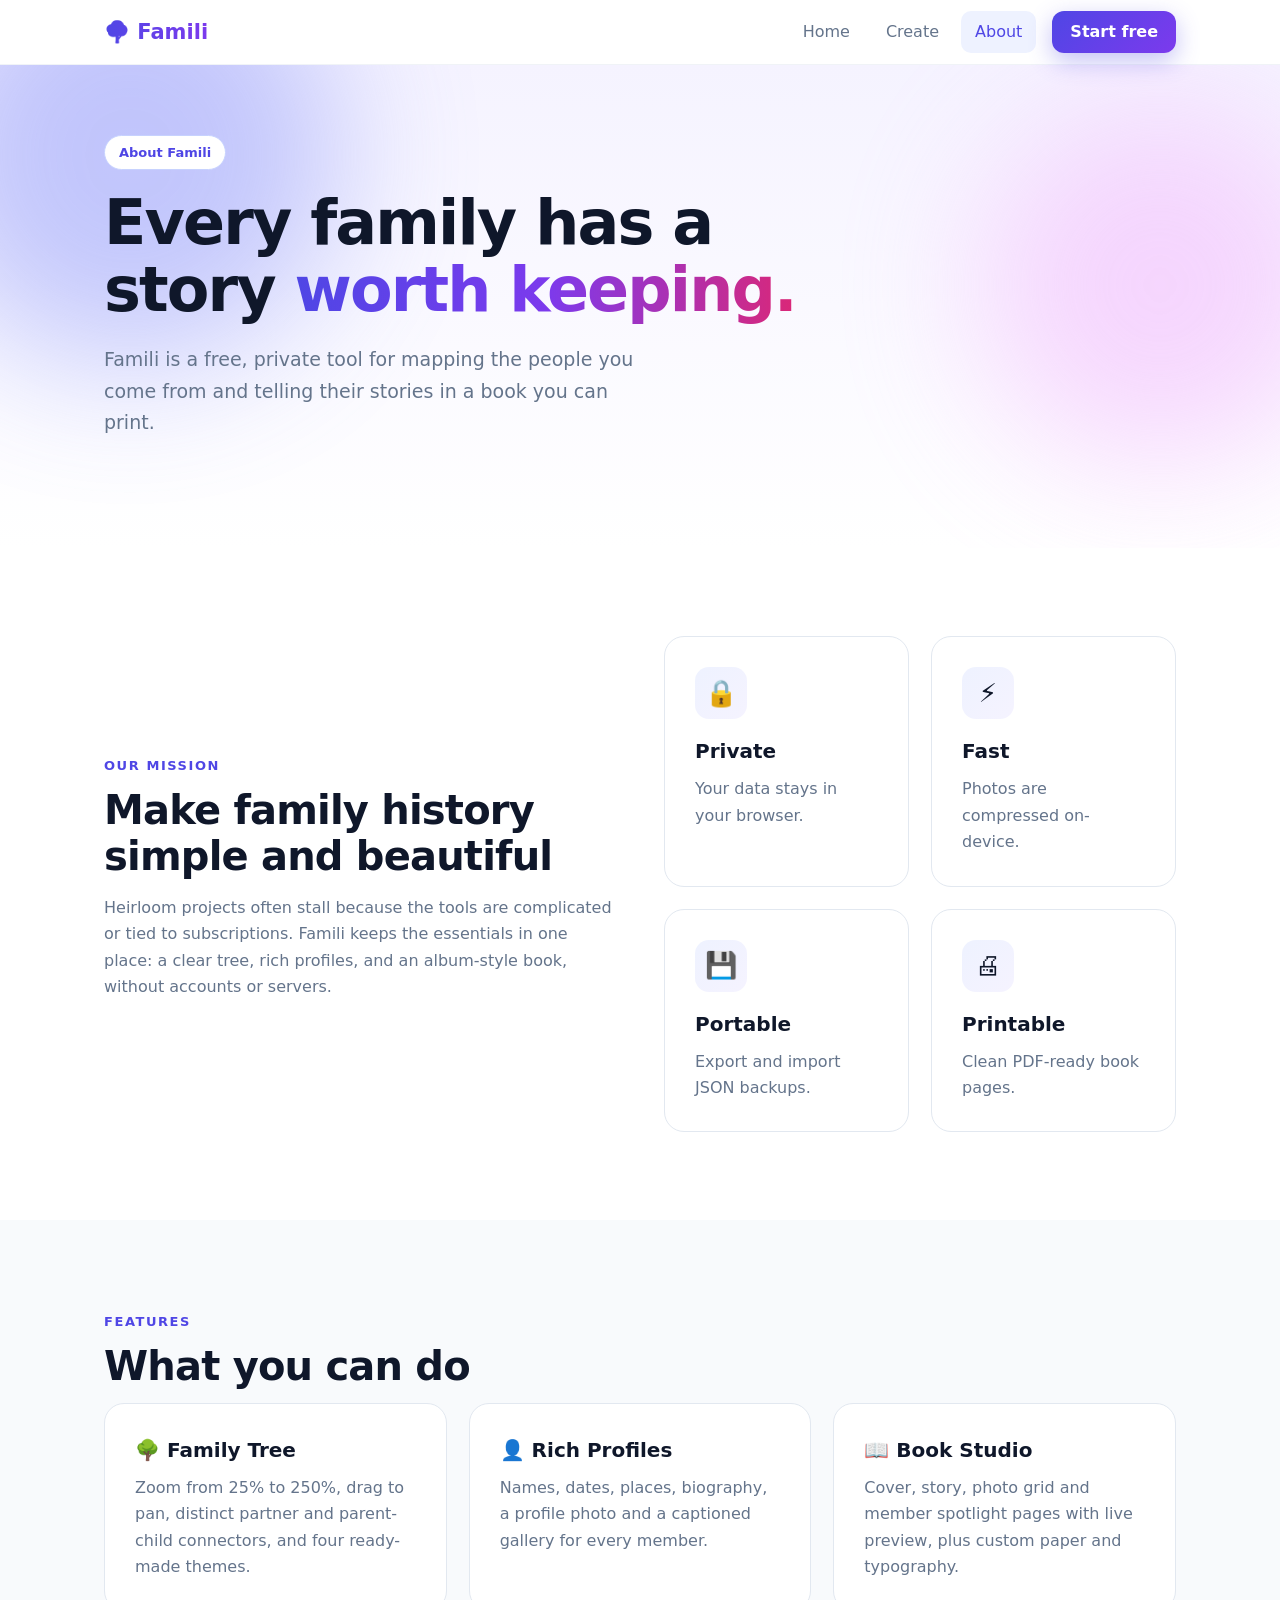
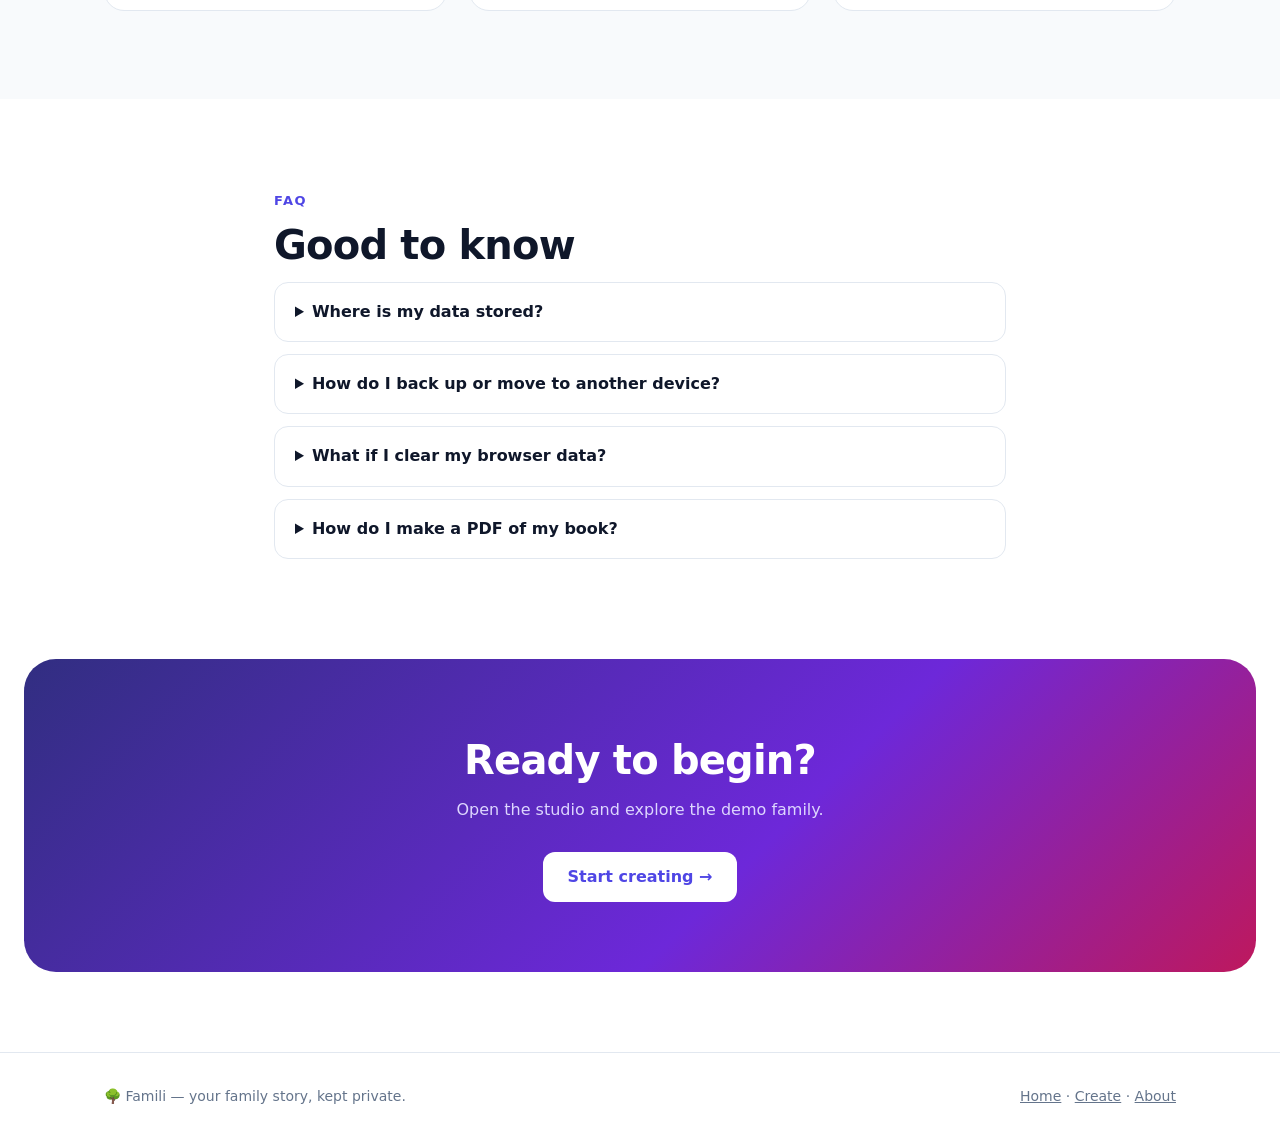
==== about.html @ 1088ecbf "Add files via upload" ====
<!DOCTYPE html><html lang="en"><head><meta charset="utf-8"><meta name="viewport" content="width=device-width,initial-scale=1"><link rel="icon" href="data:image/svg+xml,%3Csvg xmlns=%27http://www.w3.org/2000/svg%27 viewBox=%270 0 100 100%27%3E%3Ctext y=%27.9em%27 font-size=%2790%27%3E🌳%3C/text%3E%3C/svg%3E"><link rel="stylesheet" href="./site.css"><title>About — Famili</title></head><body>
<nav class="site"><div class="wrap"><a class="logo" href="./index.html">🌳 Famili</a><a class="l" href="./index.html">Home</a><a class="l" href="./create.html">Create</a><a class="l on" href="./about.html">About</a><a class="btn p" style="padding:8px 18px;margin-left:8px" href="./create.html">Start free</a></div></nav>
<header class="hero" style="padding:70px 0 80px"><i class="blob b1"></i><i class="blob b2"></i>
<div class="wrap" style="grid-template-columns:1fr"><div style="max-width:760px"><span class="pill">About Famili</span>
<h1>Every family has a story <span class="grad">worth keeping.</span></h1>
<p class="lead">Famili is a free, private tool for mapping the people you come from and telling their stories in a book you can print.</p></div></div></header>
<section><div class="wrap two"><div class="rv"><span class="eyebrow">Our mission</span><h2>Make family history simple and beautiful</h2>
<p style="color:var(--mute)">Heirloom projects often stall because the tools are complicated or tied to subscriptions. Famili keeps the essentials in one place: a clear tree, rich profiles, and an album-style book, without accounts or servers.</p></div>
<div class="grid3 rv d1" style="grid-template-columns:1fr 1fr"><div class="card"><div class="ico">🔒</div><h3>Private</h3><p>Your data stays in your browser.</p></div><div class="card"><div class="ico">⚡</div><h3>Fast</h3><p>Photos are compressed on-device.</p></div><div class="card"><div class="ico">💾</div><h3>Portable</h3><p>Export and import JSON backups.</p></div><div class="card"><div class="ico">🖨</div><h3>Printable</h3><p>Clean PDF-ready book pages.</p></div></div></div></section>
<section class="alt"><div class="wrap"><div class="rv"><span class="eyebrow">Features</span><h2>What you can do</h2></div>
<div class="grid3"><div class="card rv"><h3>🌳 Family Tree</h3><p>Zoom from 25% to 250%, drag to pan, distinct partner and parent-child connectors, and four ready-made themes.</p></div>
<div class="card rv d1"><h3>👤 Rich Profiles</h3><p>Names, dates, places, biography, a profile photo and a captioned gallery for every member.</p></div>
<div class="card rv d2"><h3>📖 Book Studio</h3><p>Cover, story, photo grid and member spotlight pages with live preview, plus custom paper and typography.</p></div></div></div></section>
<section><div class="wrap" style="max-width:780px"><div class="rv"><span class="eyebrow">FAQ</span><h2>Good to know</h2></div>
<details class="rv"><summary>Where is my data stored?</summary><p>In your own browser (localStorage for the tree and book, IndexedDB for photos). Nothing is uploaded to a server.</p></details>
<details class="rv"><summary>How do I back up or move to another device?</summary><p>Open Create and use Export JSON to download a .famili.json file, then Import JSON on the other device.</p></details>
<details class="rv"><summary>What if I clear my browser data?</summary><p>The local copy is erased, so export a backup regularly to stay safe.</p></details>
<details class="rv"><summary>How do I make a PDF of my book?</summary><p>In the Book section press Print / Save as PDF and choose "Save as PDF" as the destination.</p></details></div></section>
<section style="padding-top:0;padding-bottom:0"><div class="band rv"><h2>Ready to begin?</h2><p>Open the studio and explore the demo family.</p><a class="btn" href="./create.html">Start creating →</a></div></section>
<footer><div class="wrap"><span>🌳 Famili — your family story, kept private.</span><span><a href="./index.html">Home</a> · <a href="./create.html">Create</a> · <a href="./about.html">About</a></span></div></footer><script src="./site.js"></script></body></html>
---- site.css ----
:root{--brand:#4f46e5;--brand2:#7c3aed;--ink:#0f172a;--mute:#64748b;--bd:#e2e8f0;--ease:cubic-bezier(.22,1,.36,1)}
*{box-sizing:border-box}html{scroll-behavior:smooth}
body{margin:0;font:16px/1.65 Inter,'Segoe UI',system-ui,-apple-system,sans-serif;color:var(--ink);background:#fff;overflow-x:hidden}
a{color:inherit}
.wrap{max-width:1120px;margin:0 auto;padding:0 24px}
nav.site{position:sticky;top:0;z-index:50;background:#ffffffcc;backdrop-filter:saturate(1.6) blur(14px);border-bottom:1px solid #e2e8f080}
nav.site .wrap{display:flex;align-items:center;height:64px;gap:8px}
.logo{font-weight:800;font-size:21px;text-decoration:none;background:linear-gradient(90deg,var(--brand),var(--brand2));-webkit-background-clip:text;background-clip:text;color:transparent;margin-right:auto}
nav.site a.l{padding:8px 14px;border-radius:10px;text-decoration:none;color:var(--mute);font-weight:500;transition:.2s}
nav.site a.l:hover{color:var(--ink);background:#f1f5f9}nav.site a.l.on{color:var(--brand);background:#eef2ff}
.btn{display:inline-block;padding:12px 24px;border-radius:12px;font-weight:600;text-decoration:none;transition:all .3s var(--ease);border:1px solid var(--bd);background:#fff}
.btn:hover{transform:translateY(-2px);box-shadow:0 8px 20px #0f172a1a}
.btn.p{background:linear-gradient(135deg,var(--brand),var(--brand2));color:#fff;border:0;box-shadow:0 8px 24px #4f46e555}
.btn.p:hover{box-shadow:0 12px 30px #4f46e588}
.hero{position:relative;padding:90px 0 110px;overflow:hidden;background:linear-gradient(180deg,#f5f3ff,#fff)}
.blob{position:absolute;border-radius:50%;filter:blur(70px);opacity:.45;animation:float 12s ease-in-out infinite}
.b1{width:420px;height:420px;background:#818cf8;top:-120px;left:-80px}.b2{width:360px;height:360px;background:#f0abfc;right:-60px;top:40px;animation-delay:-4s}.b3{width:300px;height:300px;background:#67e8f9;bottom:-140px;left:40%;animation-delay:-8s}
@keyframes float{50%{transform:translate(30px,-26px) scale(1.08)}}
.hero .wrap{position:relative;display:grid;grid-template-columns:1.1fr .9fr;gap:40px;align-items:center}
.pill{display:inline-block;padding:6px 14px;border-radius:99px;background:#fff;border:1px solid #c7d2fe;color:var(--brand);font-size:13px;font-weight:600;margin-bottom:20px}
h1{font-size:clamp(38px,5.4vw,62px);line-height:1.08;margin:0 0 20px;letter-spacing:-.03em}
.grad{background:linear-gradient(90deg,var(--brand),var(--brand2),#db2777);-webkit-background-clip:text;background-clip:text;color:transparent}
.lead{font-size:19px;color:var(--mute);max-width:540px;margin:0 0 30px}
.cta{display:flex;gap:12px;flex-wrap:wrap}
.vis{background:#fffc;border:1px solid #fff;border-radius:28px;padding:20px;box-shadow:0 30px 70px #4f46e533;backdrop-filter:blur(10px);animation:float 9s ease-in-out infinite}
.vis svg{width:100%;display:block}
.vis .ln{fill:none;stroke:#a5b4fc;stroke-width:3;stroke-dasharray:200;stroke-dashoffset:200;animation:draw 1.2s .9s var(--ease) forwards}
.vis .nd{transform-box:fill-box;transform-origin:center;animation:pop .6s var(--ease) both}
@keyframes draw{to{stroke-dashoffset:0}}
@keyframes pop{from{opacity:0;transform:scale(0)}to{opacity:1;transform:none}}
section{padding:88px 0}.alt{background:#f8fafc}
.eyebrow{color:var(--brand);font-weight:700;font-size:13px;letter-spacing:.12em;text-transform:uppercase}
h2{font-size:clamp(28px,3.6vw,40px);line-height:1.15;margin:8px 0 14px;letter-spacing:-.02em}
.sub{color:var(--mute);max-width:620px;margin:0 0 44px;font-size:18px}
.grid3{display:grid;grid-template-columns:repeat(auto-fit,minmax(260px,1fr));gap:22px}
.card{background:#fff;border:1px solid var(--bd);border-radius:20px;padding:30px;transition:all .4s var(--ease)}
.card:hover{transform:translateY(-6px);box-shadow:0 20px 44px #4f46e51f;border-color:#c7d2fe}
.ico{width:52px;height:52px;border-radius:14px;display:grid;place-items:center;font-size:26px;background:linear-gradient(135deg,#eef2ff,#f5f3ff);margin-bottom:16px}
.card h3{margin:0 0 8px;font-size:20px}.card p{margin:0;color:var(--mute)}
.step b{display:inline-grid;place-items:center;width:38px;height:38px;border-radius:50%;background:linear-gradient(135deg,var(--brand),var(--brand2));color:#fff;margin-bottom:14px}
.band{margin:0 24px 80px;border-radius:32px;padding:70px 24px;text-align:center;color:#fff;background:linear-gradient(135deg,#312e81,#6d28d9 60%,#be185d);position:relative;overflow:hidden}
.band h2{color:#fff}.band p{color:#ddd6fe;max-width:560px;margin:0 auto 28px}.band .btn{background:#fff;color:var(--brand);border:0}
.stats{display:flex;gap:48px;flex-wrap:wrap;margin-top:42px}.stats b{display:block;font-size:30px;color:var(--ink)}.stats span{color:var(--mute);font-size:14px}
details{border:1px solid var(--bd);border-radius:14px;padding:16px 20px;margin-bottom:12px;background:#fff;transition:.3s}
details[open]{border-color:#c7d2fe;box-shadow:0 8px 24px #4f46e514}summary{cursor:pointer;font-weight:600}details p{color:var(--mute);margin:10px 0 0}
.two{display:grid;grid-template-columns:1fr 1fr;gap:48px;align-items:center}
footer{border-top:1px solid var(--bd);padding:32px 0;color:var(--mute);font-size:14px}footer .wrap{display:flex;justify-content:space-between;flex-wrap:wrap;gap:12px}
.rv{opacity:0;transform:translateY(28px);transition:opacity .8s var(--ease),transform .8s var(--ease)}.rv.in{opacity:1;transform:none}
.d1{transition-delay:.1s}.d2{transition-delay:.2s}.d3{transition-delay:.3s}
.hero .wrap>div:first-child>*{animation:up .8s var(--ease) both}.hero .wrap>div:first-child>*:nth-child(2){animation-delay:.1s}.hero .wrap>div:first-child>*:nth-child(3){animation-delay:.2s}.hero .wrap>div:first-child>*:nth-child(4){animation-delay:.3s}
@keyframes up{from{opacity:0;transform:translateY(24px)}to{opacity:1;transform:none}}
@media(max-width:860px){.hero .wrap,.two{grid-template-columns:1fr}.hero{padding:60px 0 70px}section{padding:60px 0}nav.site a.l{padding:8px 9px}}
@media(prefers-reduced-motion:reduce){*{animation:none!important;transition:none!important}.rv{opacity:1;transform:none}}
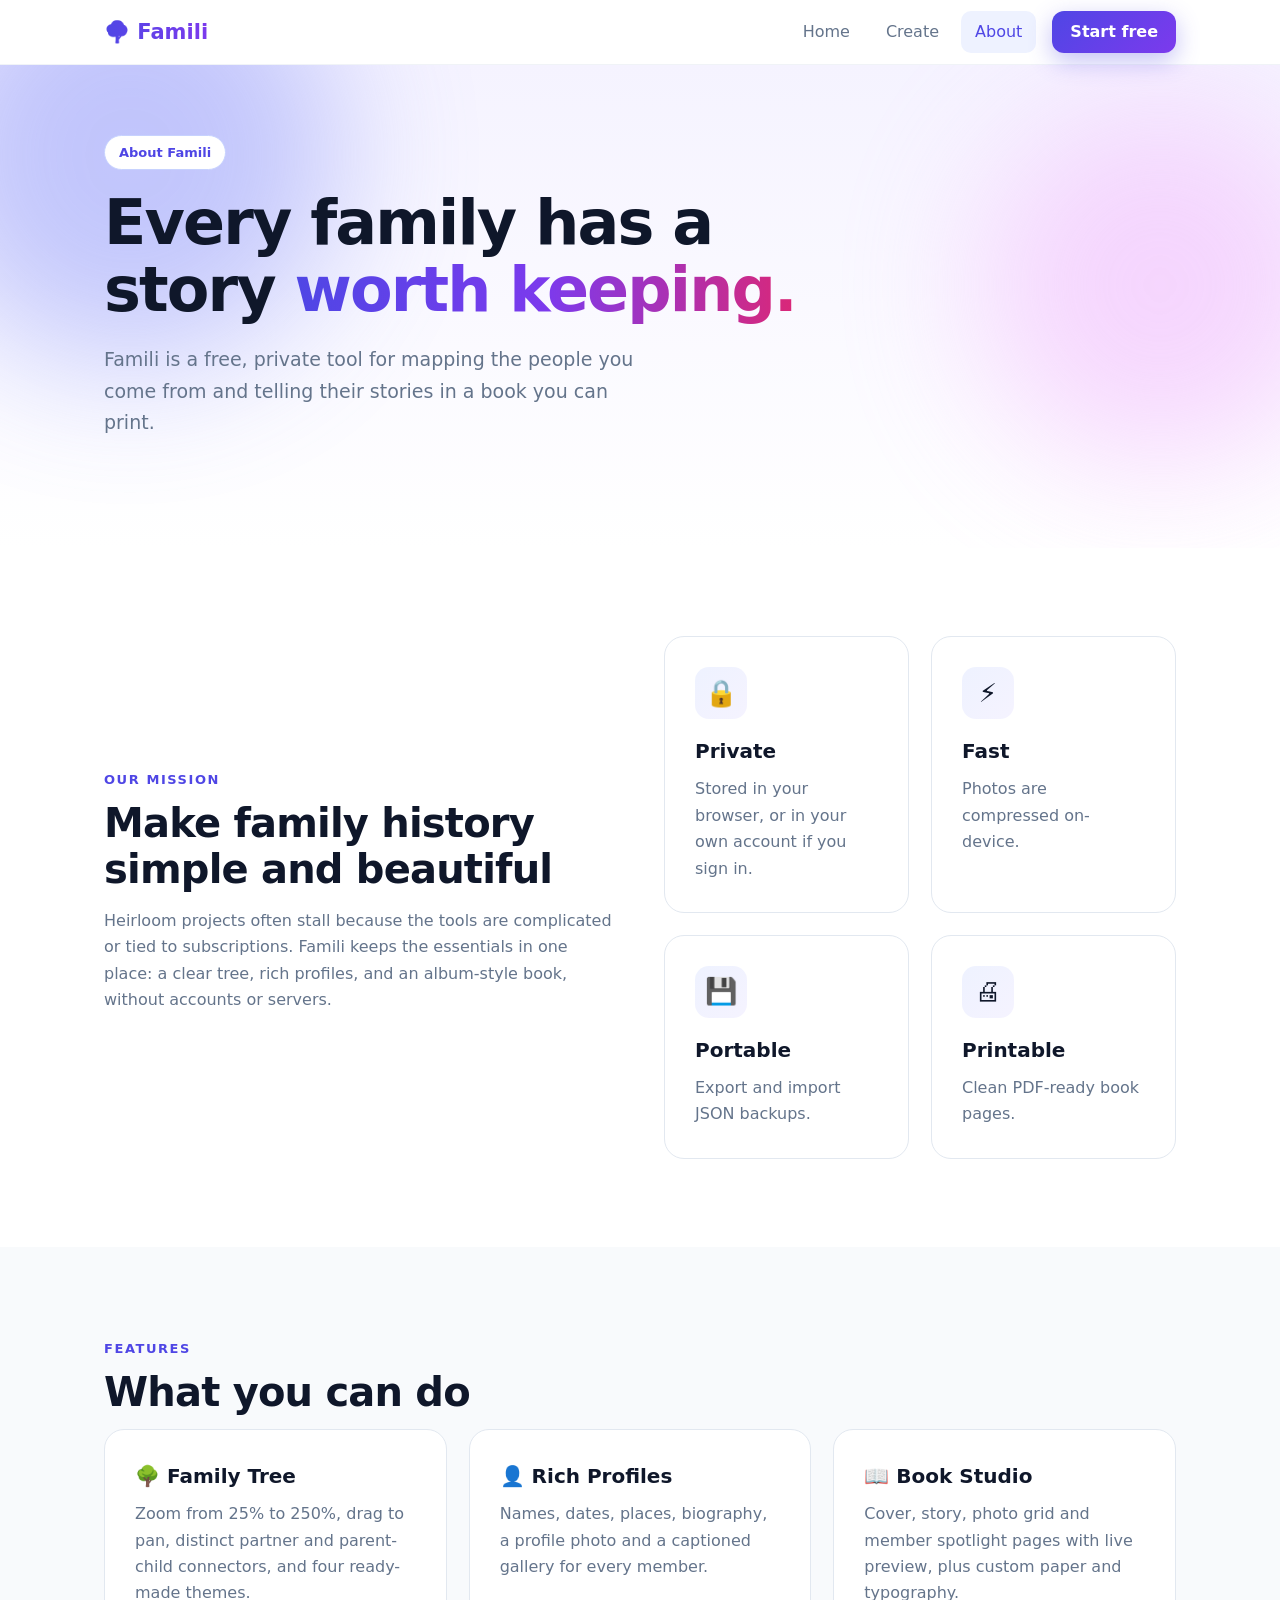
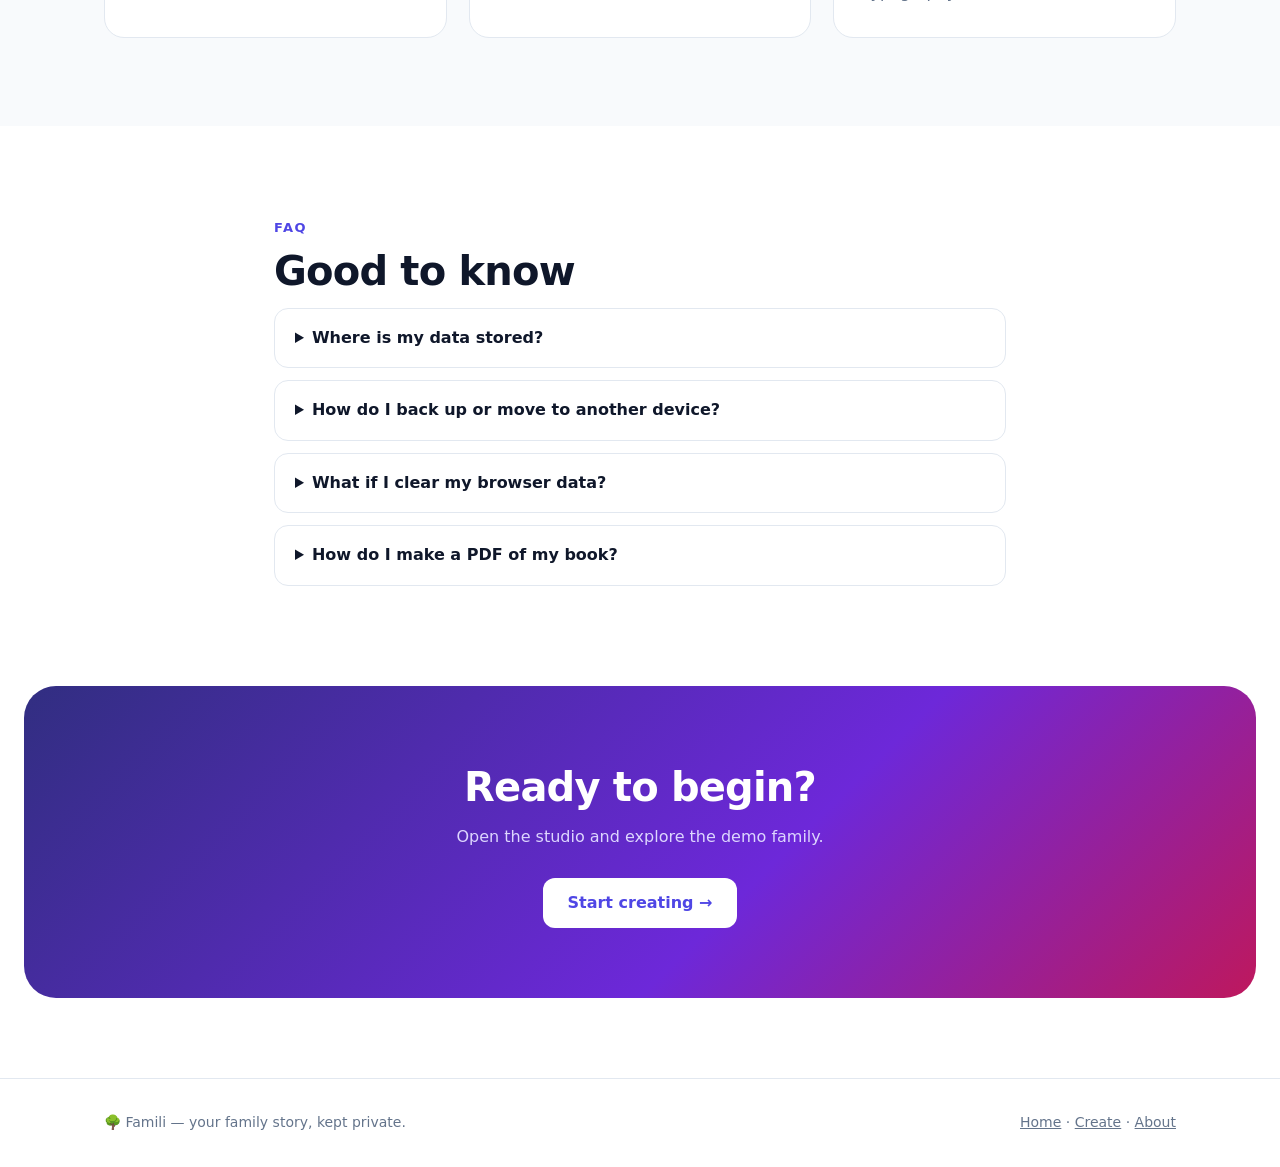
==== commit 9092cb5d: "Add files via upload" ====
--- a/about.html
+++ b/about.html
@@ -6,14 +6,14 @@
 <p class="lead">Famili is a free, private tool for mapping the people you come from and telling their stories in a book you can print.</p></div></div></header>
 <section><div class="wrap two"><div class="rv"><span class="eyebrow">Our mission</span><h2>Make family history simple and beautiful</h2>
 <p style="color:var(--mute)">Heirloom projects often stall because the tools are complicated or tied to subscriptions. Famili keeps the essentials in one place: a clear tree, rich profiles, and an album-style book, without accounts or servers.</p></div>
-<div class="grid3 rv d1" style="grid-template-columns:1fr 1fr"><div class="card"><div class="ico">🔒</div><h3>Private</h3><p>Your data stays in your browser.</p></div><div class="card"><div class="ico">⚡</div><h3>Fast</h3><p>Photos are compressed on-device.</p></div><div class="card"><div class="ico">💾</div><h3>Portable</h3><p>Export and import JSON backups.</p></div><div class="card"><div class="ico">🖨</div><h3>Printable</h3><p>Clean PDF-ready book pages.</p></div></div></div></section>
+<div class="grid3 rv d1" style="grid-template-columns:1fr 1fr"><div class="card"><div class="ico">🔒</div><h3>Private</h3><p>Stored in your browser, or in your own account if you sign in.</p></div><div class="card"><div class="ico">⚡</div><h3>Fast</h3><p>Photos are compressed on-device.</p></div><div class="card"><div class="ico">💾</div><h3>Portable</h3><p>Export and import JSON backups.</p></div><div class="card"><div class="ico">🖨</div><h3>Printable</h3><p>Clean PDF-ready book pages.</p></div></div></div></section>
 <section class="alt"><div class="wrap"><div class="rv"><span class="eyebrow">Features</span><h2>What you can do</h2></div>
 <div class="grid3"><div class="card rv"><h3>🌳 Family Tree</h3><p>Zoom from 25% to 250%, drag to pan, distinct partner and parent-child connectors, and four ready-made themes.</p></div>
 <div class="card rv d1"><h3>👤 Rich Profiles</h3><p>Names, dates, places, biography, a profile photo and a captioned gallery for every member.</p></div>
 <div class="card rv d2"><h3>📖 Book Studio</h3><p>Cover, story, photo grid and member spotlight pages with live preview, plus custom paper and typography.</p></div></div></div></section>
 <section><div class="wrap" style="max-width:780px"><div class="rv"><span class="eyebrow">FAQ</span><h2>Good to know</h2></div>
-<details class="rv"><summary>Where is my data stored?</summary><p>In your own browser (localStorage for the tree and book, IndexedDB for photos). Nothing is uploaded to a server.</p></details>
-<details class="rv"><summary>How do I back up or move to another device?</summary><p>Open Create and use Export JSON to download a .famili.json file, then Import JSON on the other device.</p></details>
+<details class="rv"><summary>Where is my data stored?</summary><p>As a guest, in your own browser (localStorage and IndexedDB). If you sign in, projects you save to the cloud are stored in your account and visible only to you and the people or groups you share them with.</p></details>
+<details class="rv"><summary>How do I back up or move to another device?</summary><p>Sign in and save to the cloud, or open Create and use Export JSON to download a .famili.json file, then Import JSON on the other device.</p></details>
 <details class="rv"><summary>What if I clear my browser data?</summary><p>The local copy is erased, so export a backup regularly to stay safe.</p></details>
 <details class="rv"><summary>How do I make a PDF of my book?</summary><p>In the Book section press Print / Save as PDF and choose "Save as PDF" as the destination.</p></details></div></section>
 <section style="padding-top:0;padding-bottom:0"><div class="band rv"><h2>Ready to begin?</h2><p>Open the studio and explore the demo family.</p><a class="btn" href="./create.html">Start creating →</a></div></section>
